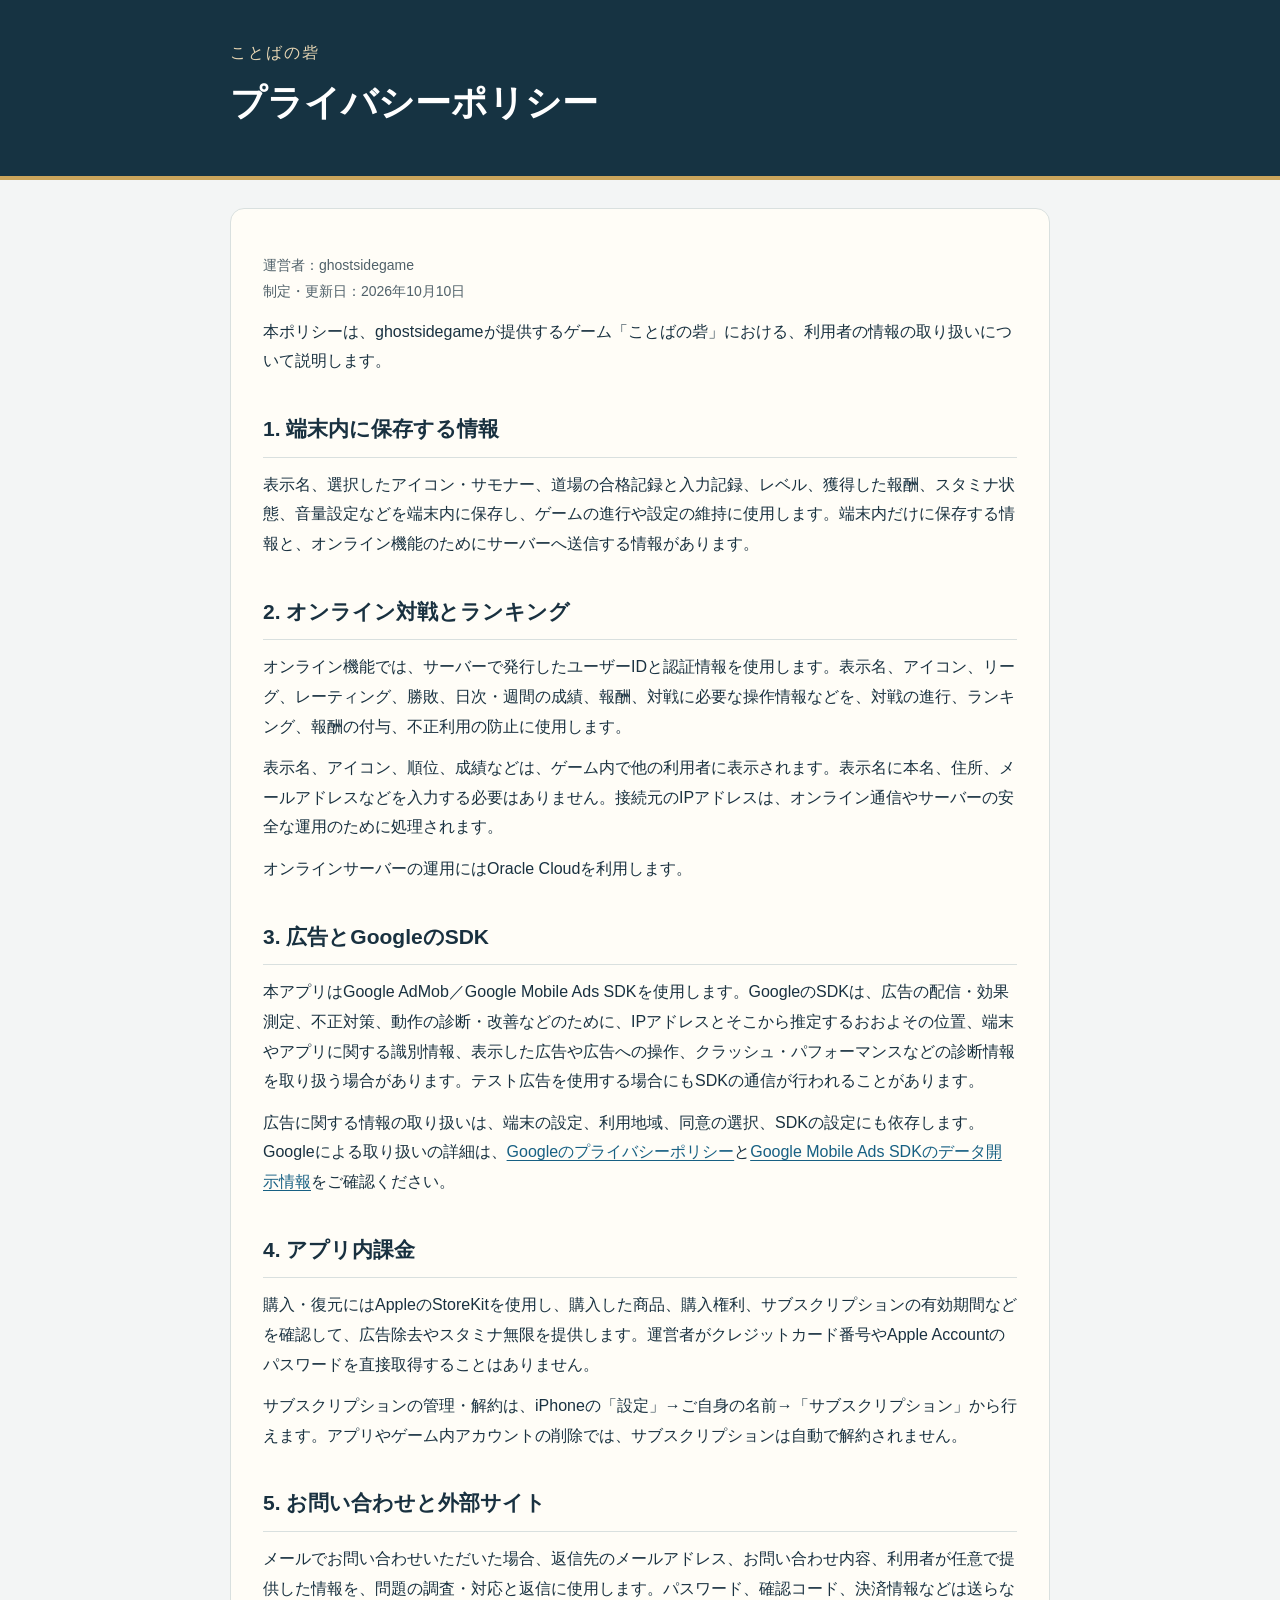
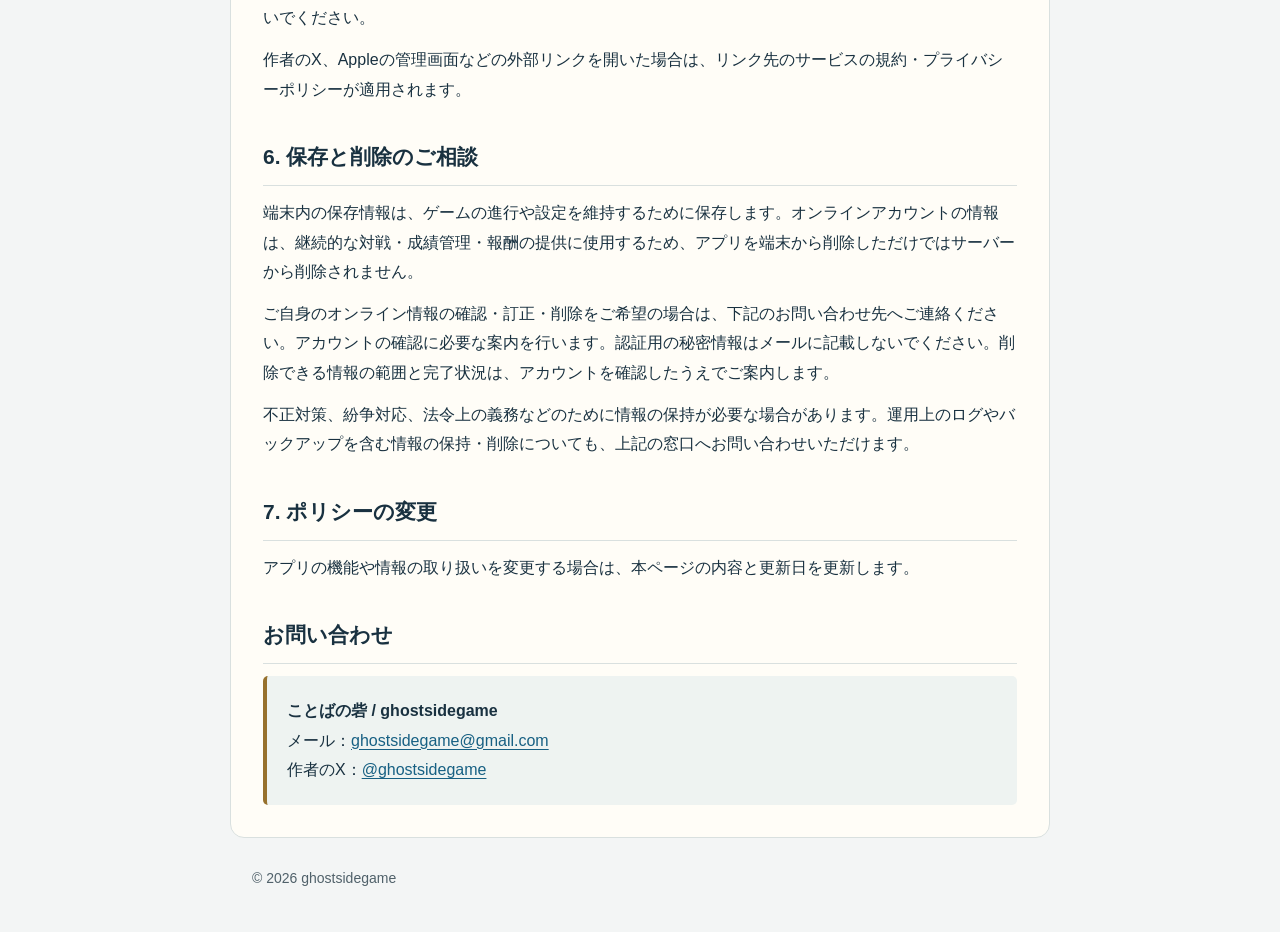
==== index.html @ 5e159476 "Publish Kotoba Siege privacy policy" ====
<!doctype html>
<html lang="ja">
<head>
<meta charset="utf-8">
<meta name="viewport" content="width=device-width, initial-scale=1">
<meta name="description" content="ことばの砦のプライバシーポリシー。ゲーム内データ、オンライン対戦、広告、購入、お問い合わせについて。">
<title>プライバシーポリシー | ことばの砦</title>
<style>
:root{color-scheme:light;--ink:#193140;--gold:#97712d;--paper:#fffdf7}*{box-sizing:border-box}body{margin:0;background:#f3f5f5;color:var(--ink);font-family:-apple-system,BlinkMacSystemFont,"Hiragino Sans","Yu Gothic",sans-serif;line-height:1.85}header{background:#163342;color:#fff;padding:38px max(22px,calc((100vw - 820px)/2));border-bottom:4px solid #cba55b}header p{margin:0;color:#e9d7b4;letter-spacing:.12em}h1{font-size:clamp(25px,5vw,36px);line-height:1.4;margin:10px 0}main{max-width:820px;margin:28px auto;padding:32px;background:var(--paper);border:1px solid #d9e0df;border-radius:14px}h2{font-size:21px;margin:34px 0 12px;padding-bottom:8px;border-bottom:1px solid #d9e0df}p{margin:12px 0}a{color:#176083;text-underline-offset:3px;overflow-wrap:anywhere}li{margin:8px 0}.meta{font-size:14px;color:#50616a}.contact{padding:20px;background:#eef3f1;border-left:4px solid var(--gold);border-radius:5px}footer{max-width:820px;margin:24px auto 40px;padding:0 22px;font-size:14px;color:#50616a}@media(max-width:600px){main{margin:16px 12px;padding:22px 18px}h2{font-size:19px}}
</style>
</head>
<body>
<header><p>ことばの砦</p><h1>プライバシーポリシー</h1></header>
<main>
<p class="meta">運営者：ghostsidegame<br>制定・更新日：2026年10月10日</p>
<p>本ポリシーは、ghostsidegameが提供するゲーム「ことばの砦」における、利用者の情報の取り扱いについて説明します。</p>
<h2>1. 端末内に保存する情報</h2>
<p>表示名、選択したアイコン・サモナー、道場の合格記録と入力記録、レベル、獲得した報酬、スタミナ状態、音量設定などを端末内に保存し、ゲームの進行や設定の維持に使用します。端末内だけに保存する情報と、オンライン機能のためにサーバーへ送信する情報があります。</p>
<h2>2. オンライン対戦とランキング</h2>
<p>オンライン機能では、サーバーで発行したユーザーIDと認証情報を使用します。表示名、アイコン、リーグ、レーティング、勝敗、日次・週間の成績、報酬、対戦に必要な操作情報などを、対戦の進行、ランキング、報酬の付与、不正利用の防止に使用します。</p>
<p>表示名、アイコン、順位、成績などは、ゲーム内で他の利用者に表示されます。表示名に本名、住所、メールアドレスなどを入力する必要はありません。接続元のIPアドレスは、オンライン通信やサーバーの安全な運用のために処理されます。</p>
<p>オンラインサーバーの運用にはOracle Cloudを利用します。</p>
<h2>3. 広告とGoogleのSDK</h2>
<p>本アプリはGoogle AdMob／Google Mobile Ads SDKを使用します。GoogleのSDKは、広告の配信・効果測定、不正対策、動作の診断・改善などのために、IPアドレスとそこから推定するおおよその位置、端末やアプリに関する識別情報、表示した広告や広告への操作、クラッシュ・パフォーマンスなどの診断情報を取り扱う場合があります。テスト広告を使用する場合にもSDKの通信が行われることがあります。</p>
<p>広告に関する情報の取り扱いは、端末の設定、利用地域、同意の選択、SDKの設定にも依存します。Googleによる取り扱いの詳細は、<a href="https://policies.google.com/privacy">Googleのプライバシーポリシー</a>と<a href="https://developers.google.com/admob/ios/privacy/data-disclosure">Google Mobile Ads SDKのデータ開示情報</a>をご確認ください。</p>
<h2>4. アプリ内課金</h2>
<p>購入・復元にはAppleのStoreKitを使用し、購入した商品、購入権利、サブスクリプションの有効期間などを確認して、広告除去やスタミナ無限を提供します。運営者がクレジットカード番号やApple Accountのパスワードを直接取得することはありません。</p>
<p>サブスクリプションの管理・解約は、iPhoneの「設定」→ご自身の名前→「サブスクリプション」から行えます。アプリやゲーム内アカウントの削除では、サブスクリプションは自動で解約されません。</p>
<h2>5. お問い合わせと外部サイト</h2>
<p>メールでお問い合わせいただいた場合、返信先のメールアドレス、お問い合わせ内容、利用者が任意で提供した情報を、問題の調査・対応と返信に使用します。パスワード、確認コード、決済情報などは送らないでください。</p>
<p>作者のX、Appleの管理画面などの外部リンクを開いた場合は、リンク先のサービスの規約・プライバシーポリシーが適用されます。</p>
<h2>6. 保存と削除のご相談</h2>
<p>端末内の保存情報は、ゲームの進行や設定を維持するために保存します。オンラインアカウントの情報は、継続的な対戦・成績管理・報酬の提供に使用するため、アプリを端末から削除しただけではサーバーから削除されません。</p>
<p>ご自身のオンライン情報の確認・訂正・削除をご希望の場合は、下記のお問い合わせ先へご連絡ください。アカウントの確認に必要な案内を行います。認証用の秘密情報はメールに記載しないでください。削除できる情報の範囲と完了状況は、アカウントを確認したうえでご案内します。</p>
<p>不正対策、紛争対応、法令上の義務などのために情報の保持が必要な場合があります。運用上のログやバックアップを含む情報の保持・削除についても、上記の窓口へお問い合わせいただけます。</p>
<h2>7. ポリシーの変更</h2>
<p>アプリの機能や情報の取り扱いを変更する場合は、本ページの内容と更新日を更新します。</p>
<h2>お問い合わせ</h2>
<div class="contact"><strong>ことばの砦 / ghostsidegame</strong><br>メール：<a href="mailto:ghostsidegame@gmail.com">ghostsidegame@gmail.com</a><br>作者のX：<a href="https://x.com/ghostsidegame">@ghostsidegame</a></div>
</main>
<footer>© 2026 ghostsidegame</footer>
</body>
</html>
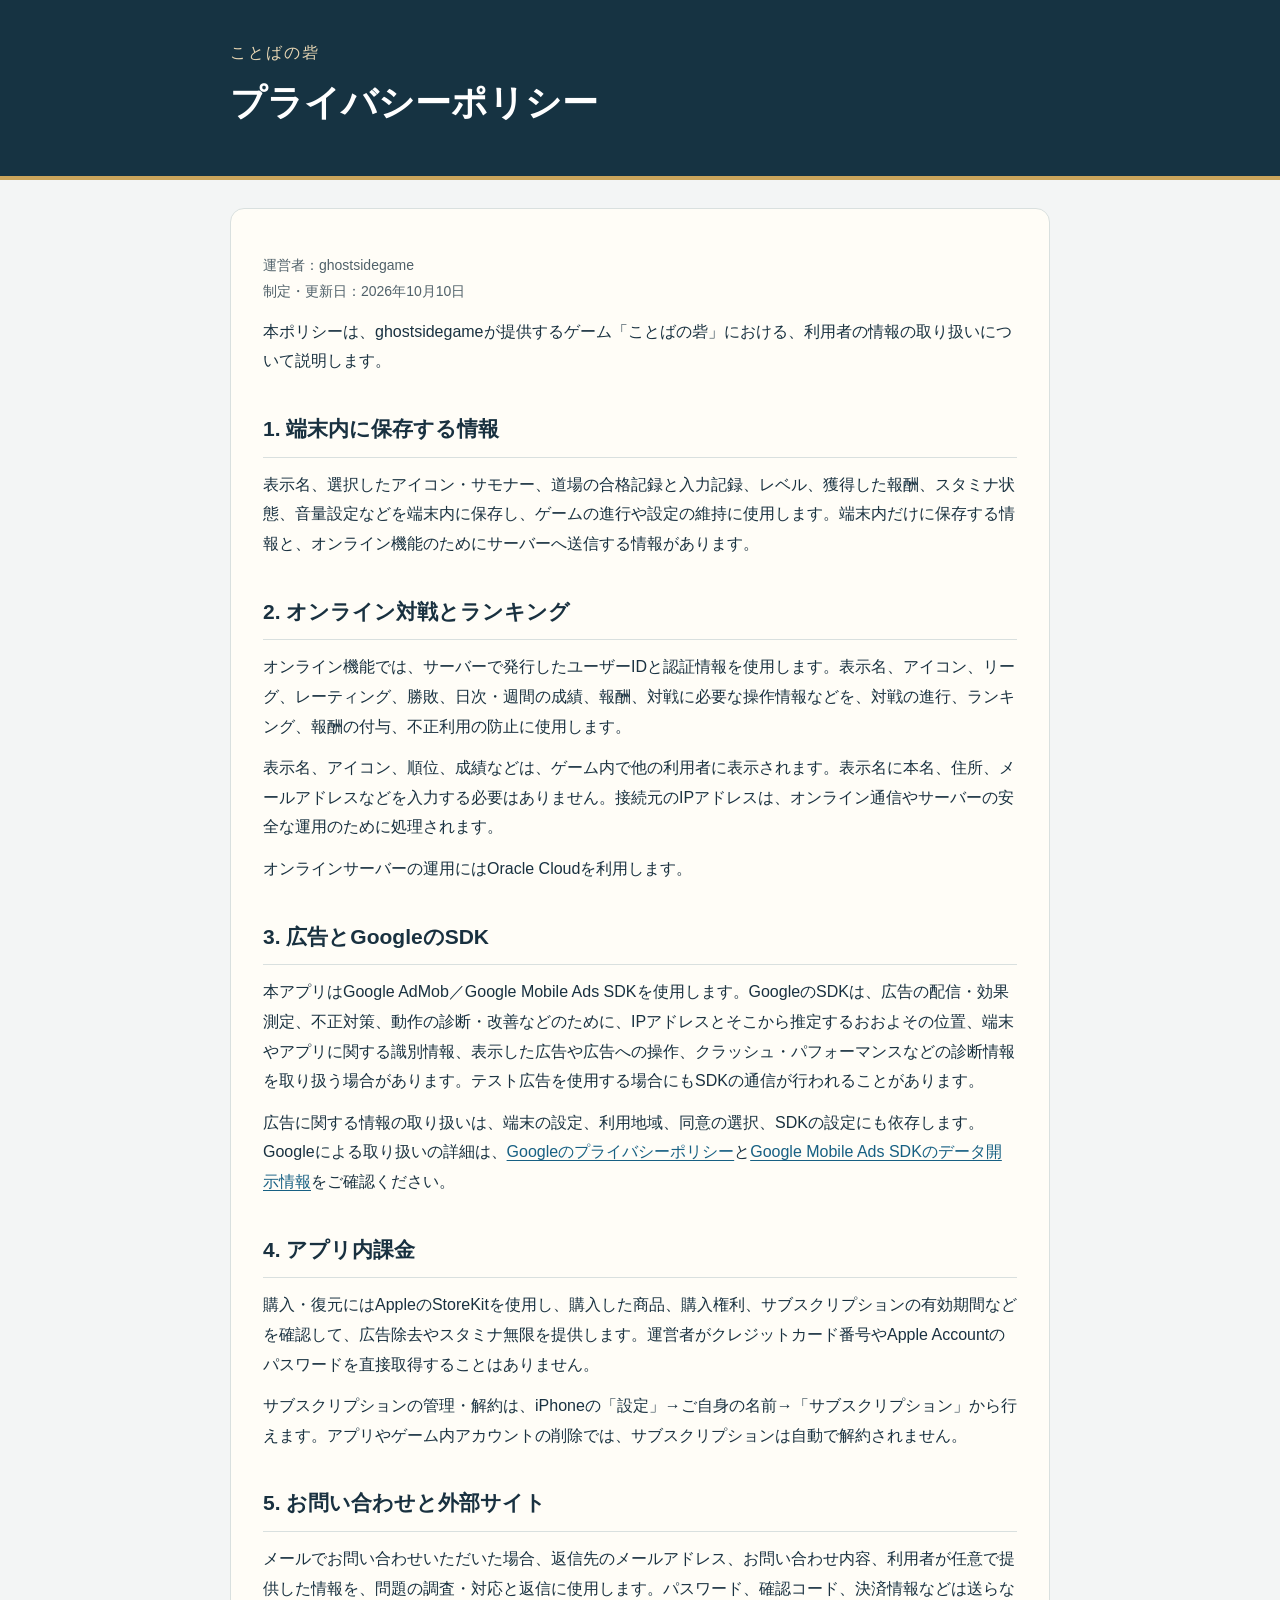
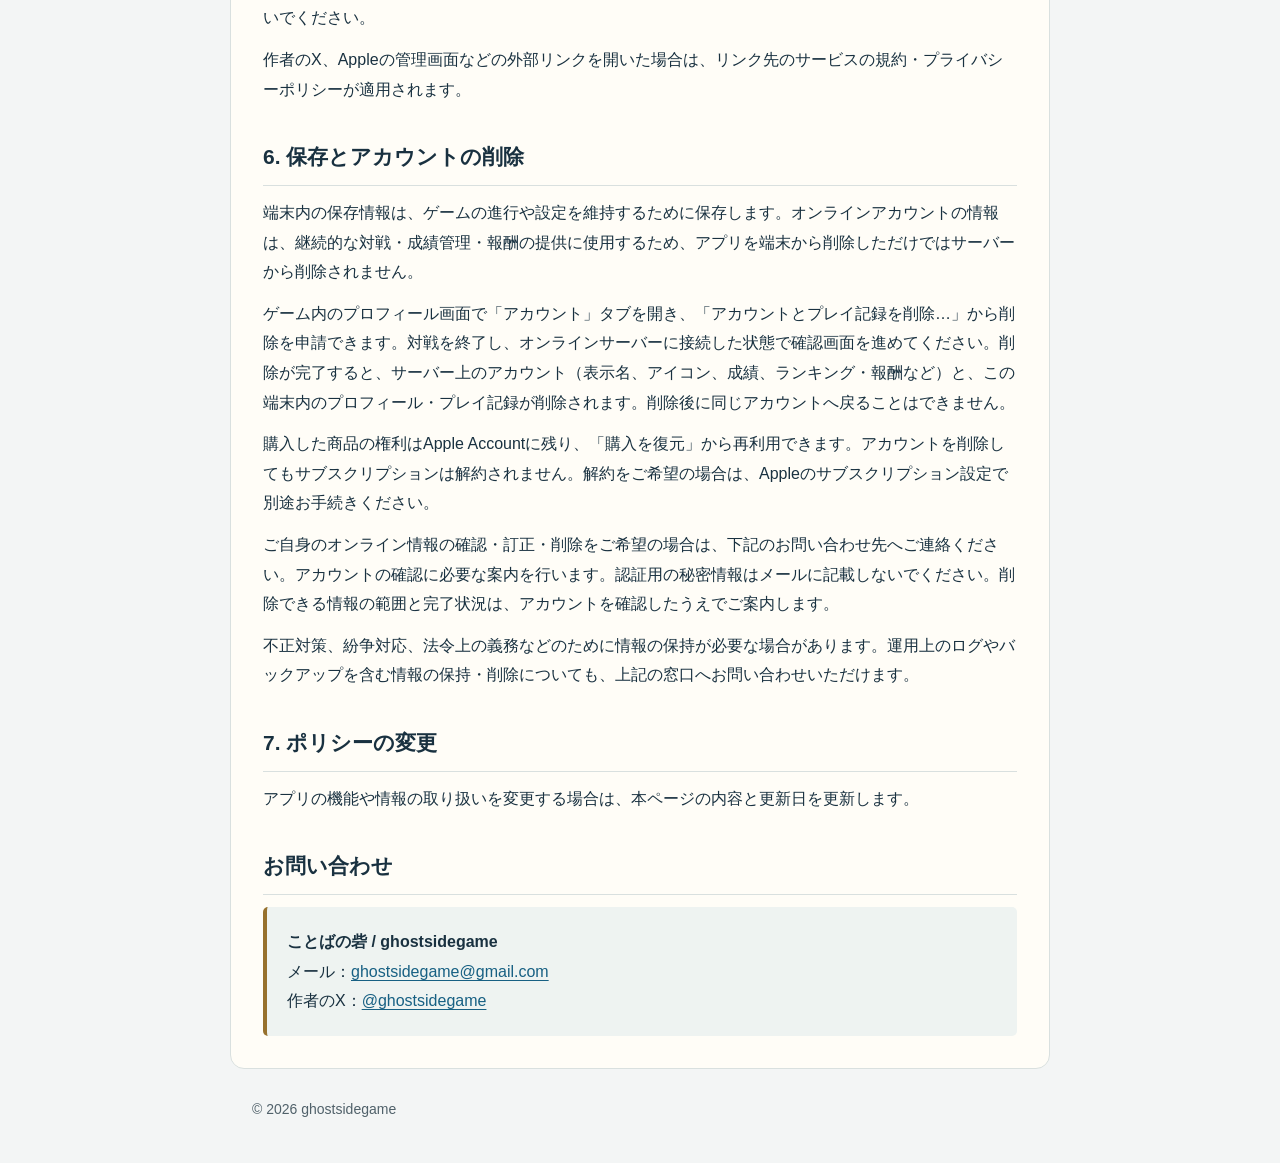
==== commit 53db4a11: "Explain the in-app account deletion flow and separate subscription cancellation" ====
--- a/index.html
+++ b/index.html
@@ -29,8 +29,10 @@
 <h2>5. お問い合わせと外部サイト</h2>
 <p>メールでお問い合わせいただいた場合、返信先のメールアドレス、お問い合わせ内容、利用者が任意で提供した情報を、問題の調査・対応と返信に使用します。パスワード、確認コード、決済情報などは送らないでください。</p>
 <p>作者のX、Appleの管理画面などの外部リンクを開いた場合は、リンク先のサービスの規約・プライバシーポリシーが適用されます。</p>
-<h2>6. 保存と削除のご相談</h2>
+<h2>6. 保存とアカウントの削除</h2>
 <p>端末内の保存情報は、ゲームの進行や設定を維持するために保存します。オンラインアカウントの情報は、継続的な対戦・成績管理・報酬の提供に使用するため、アプリを端末から削除しただけではサーバーから削除されません。</p>
+<p>ゲーム内のプロフィール画面で「アカウント」タブを開き、「アカウントとプレイ記録を削除…」から削除を申請できます。対戦を終了し、オンラインサーバーに接続した状態で確認画面を進めてください。削除が完了すると、サーバー上のアカウント（表示名、アイコン、成績、ランキング・報酬など）と、この端末内のプロフィール・プレイ記録が削除されます。削除後に同じアカウントへ戻ることはできません。</p>
+<p>購入した商品の権利はApple Accountに残り、「購入を復元」から再利用できます。アカウントを削除してもサブスクリプションは解約されません。解約をご希望の場合は、Appleのサブスクリプション設定で別途お手続きください。</p>
 <p>ご自身のオンライン情報の確認・訂正・削除をご希望の場合は、下記のお問い合わせ先へご連絡ください。アカウントの確認に必要な案内を行います。認証用の秘密情報はメールに記載しないでください。削除できる情報の範囲と完了状況は、アカウントを確認したうえでご案内します。</p>
 <p>不正対策、紛争対応、法令上の義務などのために情報の保持が必要な場合があります。運用上のログやバックアップを含む情報の保持・削除についても、上記の窓口へお問い合わせいただけます。</p>
 <h2>7. ポリシーの変更</h2>
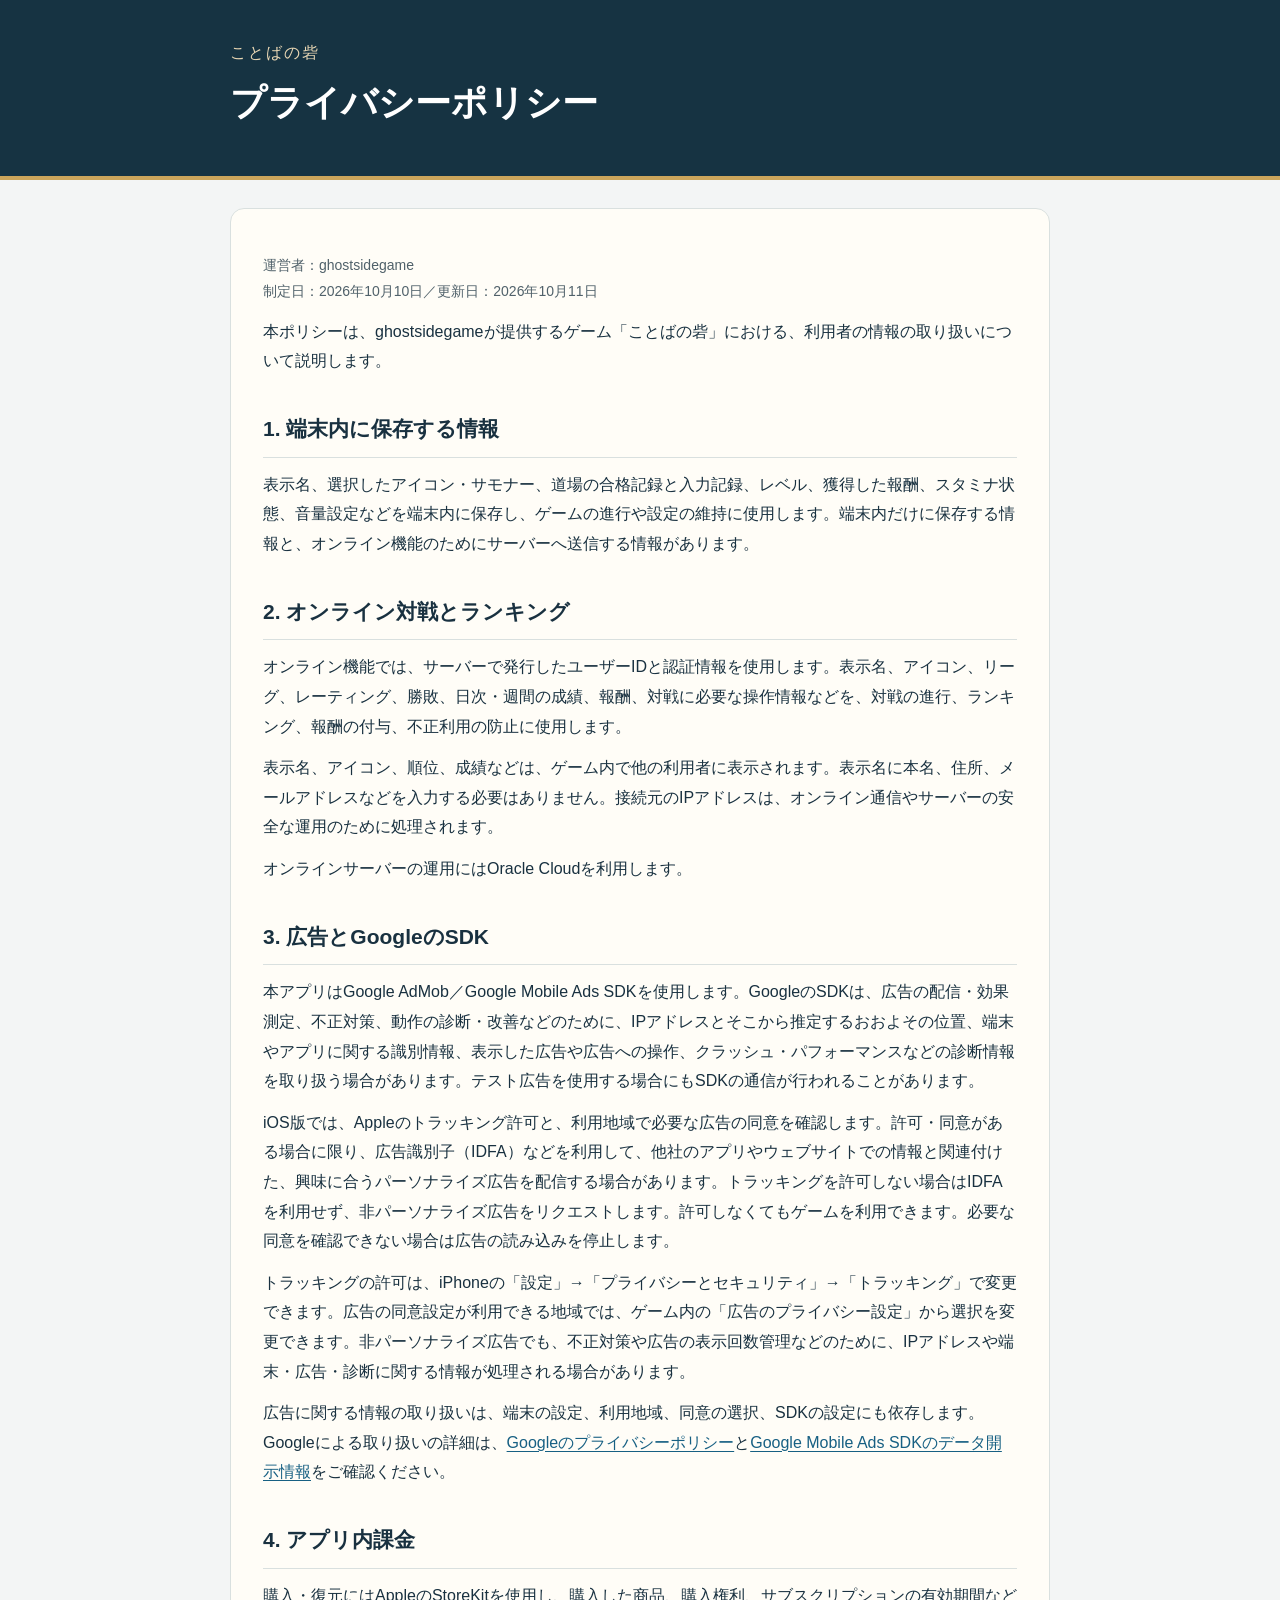
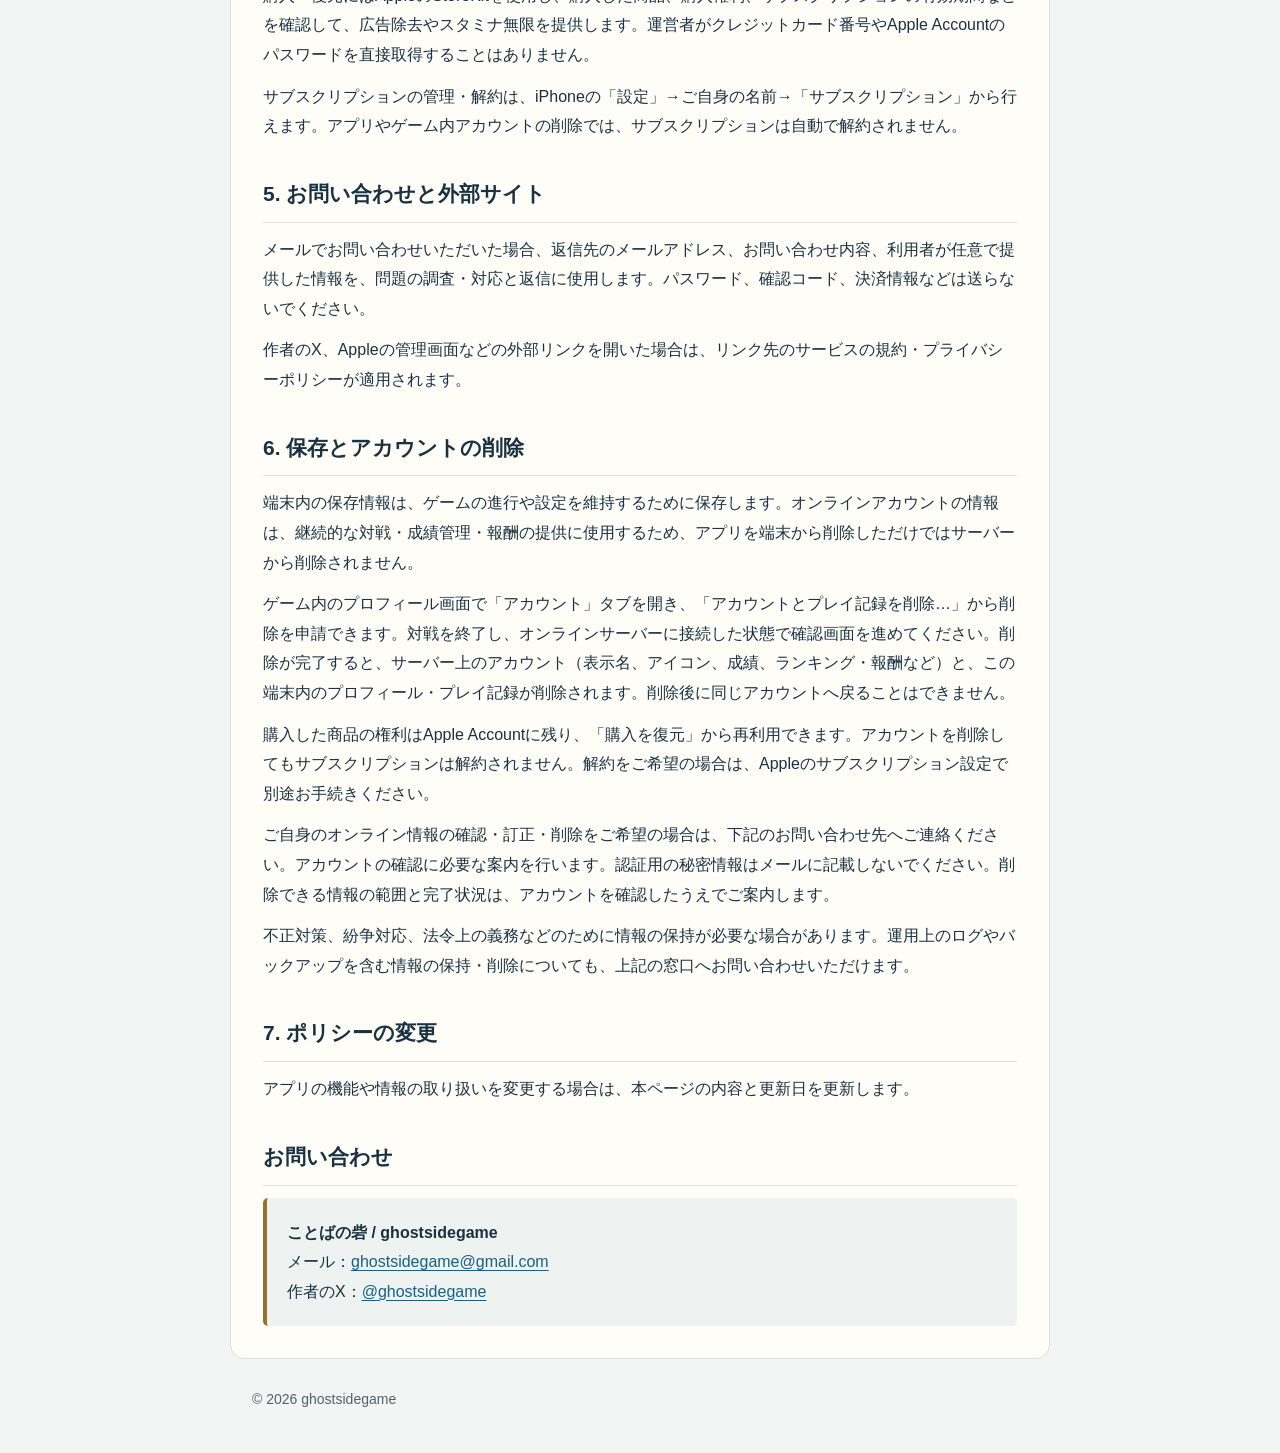
==== commit e838bdab: "Describe optional ATT and consent-based personalized advertising" ====
--- a/index.html
+++ b/index.html
@@ -12,7 +12,7 @@
 <body>
 <header><p>ことばの砦</p><h1>プライバシーポリシー</h1></header>
 <main>
-<p class="meta">運営者：ghostsidegame<br>制定・更新日：2026年10月10日</p>
+<p class="meta">運営者：ghostsidegame<br>制定日：2026年10月10日／更新日：2026年10月11日</p>
 <p>本ポリシーは、ghostsidegameが提供するゲーム「ことばの砦」における、利用者の情報の取り扱いについて説明します。</p>
 <h2>1. 端末内に保存する情報</h2>
 <p>表示名、選択したアイコン・サモナー、道場の合格記録と入力記録、レベル、獲得した報酬、スタミナ状態、音量設定などを端末内に保存し、ゲームの進行や設定の維持に使用します。端末内だけに保存する情報と、オンライン機能のためにサーバーへ送信する情報があります。</p>
@@ -22,6 +22,8 @@
 <p>オンラインサーバーの運用にはOracle Cloudを利用します。</p>
 <h2>3. 広告とGoogleのSDK</h2>
 <p>本アプリはGoogle AdMob／Google Mobile Ads SDKを使用します。GoogleのSDKは、広告の配信・効果測定、不正対策、動作の診断・改善などのために、IPアドレスとそこから推定するおおよその位置、端末やアプリに関する識別情報、表示した広告や広告への操作、クラッシュ・パフォーマンスなどの診断情報を取り扱う場合があります。テスト広告を使用する場合にもSDKの通信が行われることがあります。</p>
+<p>iOS版では、Appleのトラッキング許可と、利用地域で必要な広告の同意を確認します。許可・同意がある場合に限り、広告識別子（IDFA）などを利用して、他社のアプリやウェブサイトでの情報と関連付けた、興味に合うパーソナライズ広告を配信する場合があります。トラッキングを許可しない場合はIDFAを利用せず、非パーソナライズ広告をリクエストします。許可しなくてもゲームを利用できます。必要な同意を確認できない場合は広告の読み込みを停止します。</p>
+<p>トラッキングの許可は、iPhoneの「設定」→「プライバシーとセキュリティ」→「トラッキング」で変更できます。広告の同意設定が利用できる地域では、ゲーム内の「広告のプライバシー設定」から選択を変更できます。非パーソナライズ広告でも、不正対策や広告の表示回数管理などのために、IPアドレスや端末・広告・診断に関する情報が処理される場合があります。</p>
 <p>広告に関する情報の取り扱いは、端末の設定、利用地域、同意の選択、SDKの設定にも依存します。Googleによる取り扱いの詳細は、<a href="https://policies.google.com/privacy">Googleのプライバシーポリシー</a>と<a href="https://developers.google.com/admob/ios/privacy/data-disclosure">Google Mobile Ads SDKのデータ開示情報</a>をご確認ください。</p>
 <h2>4. アプリ内課金</h2>
 <p>購入・復元にはAppleのStoreKitを使用し、購入した商品、購入権利、サブスクリプションの有効期間などを確認して、広告除去やスタミナ無限を提供します。運営者がクレジットカード番号やApple Accountのパスワードを直接取得することはありません。</p>
